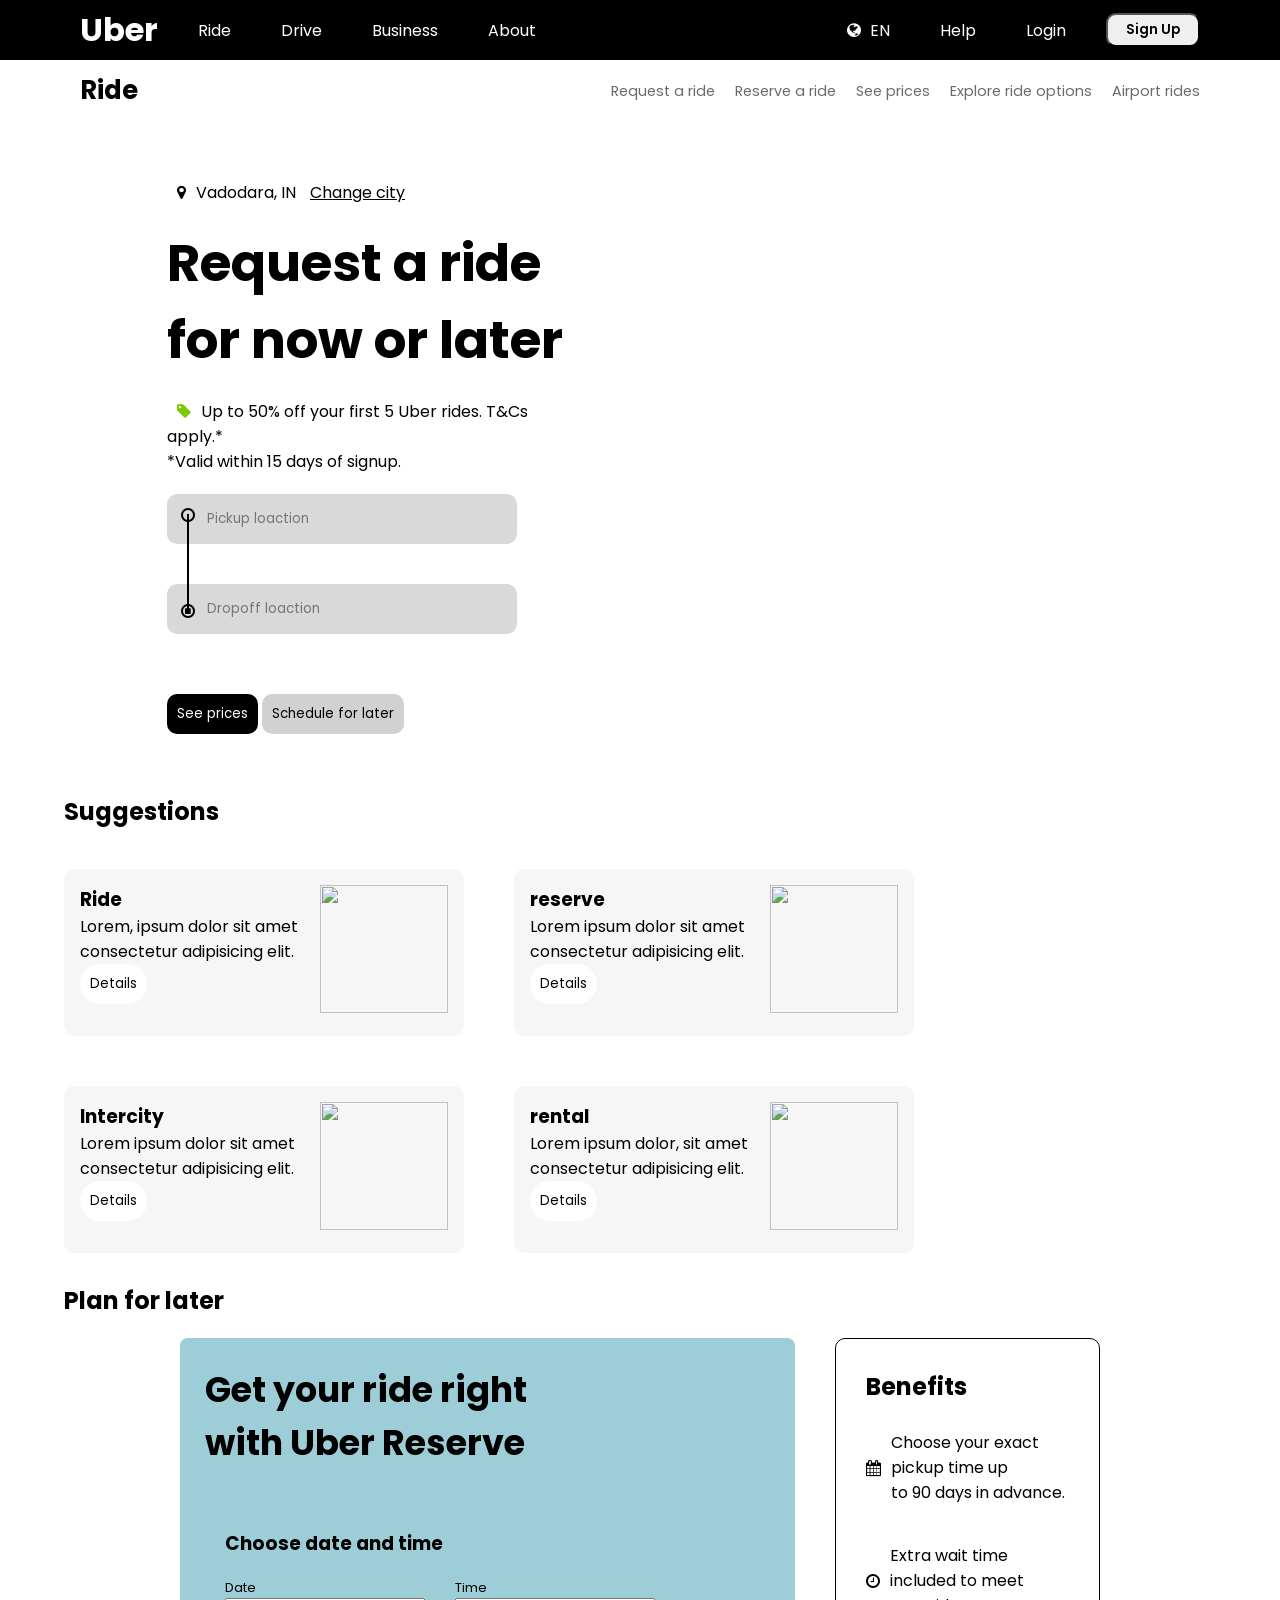
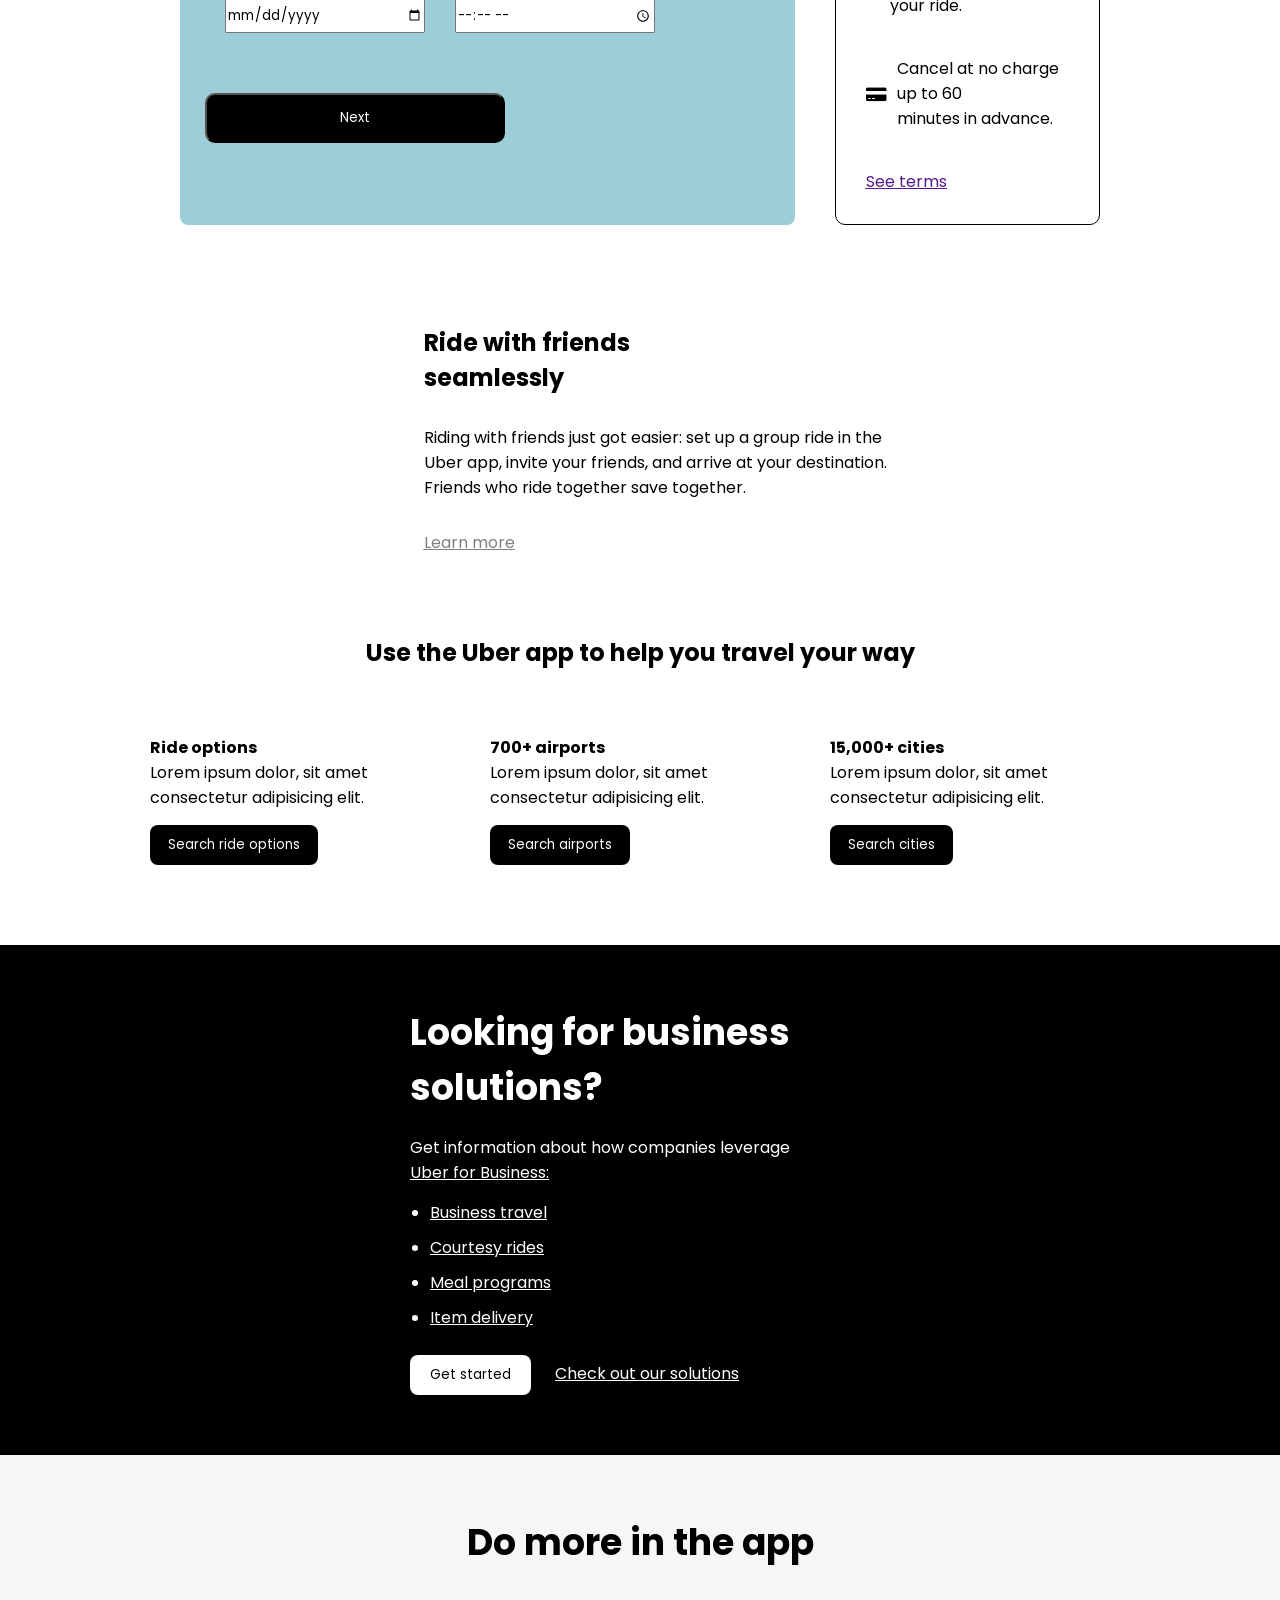
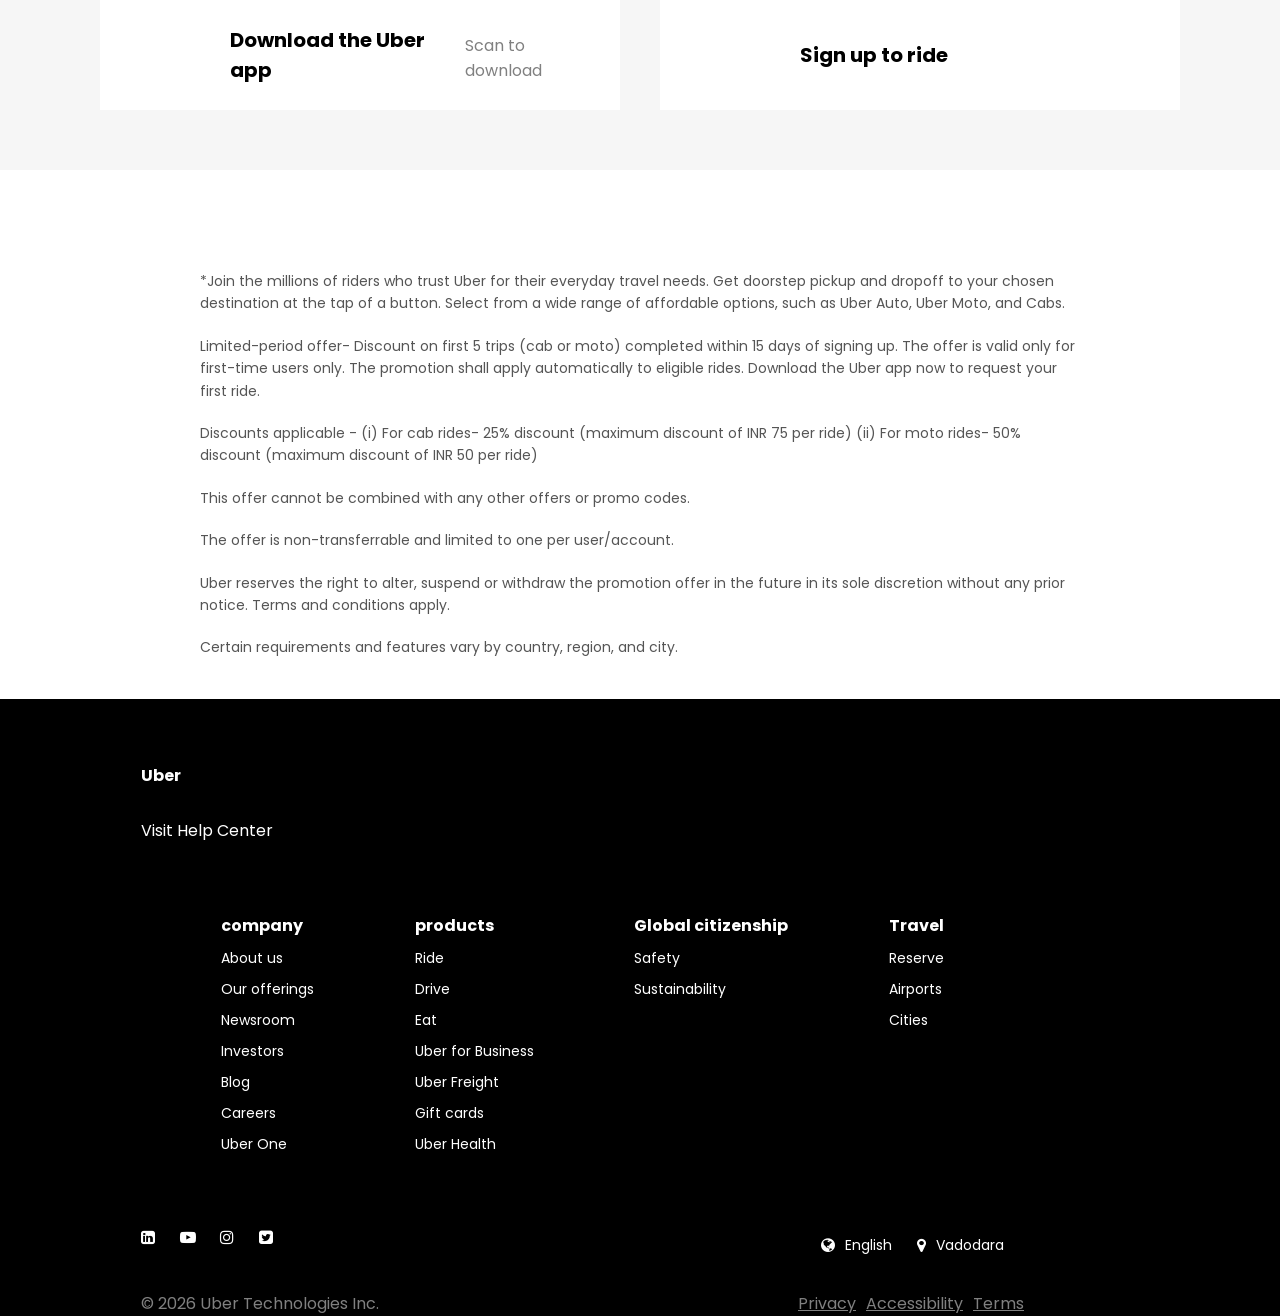
==== uber.html @ 14d57c07 "first commit" ====
<!DOCTYPE html>
<html lang="en">

<head>
    <meta charset="UTF-8">
    <meta name="viewport" content="width=device-width, initial-scale=1.0">
    <title>Document</title>
    <link rel="stylesheet" href="uber.css">
    <link rel="stylesheet" href="https://cdnjs.cloudflare.com/ajax/libs/font-awesome/4.7.0/css/font-awesome.min.css">
</head>

<body>
    <header>

        <h1 id="uberhead" style="color: white;">Uber</h1>
        <div id="header-left" class="marginbox-left">
            <h1>Uber</h1>
            <div><a href="">Ride</a></div>
            <div><a href="">Drive</a></div>
            <div><a href="">Business</a></div>
            <div><a href="">About</a></div>
        </div>
        <div id="right-header" class="marginbox-right">
            <div id="englishhead">
                <a href=""> 
                    <span style="margin-right: 5px;">
                    <i class="fa fa-globe"aria-hidden="true"></i>
                </span>EN</a>
            </div>
            <div><a href="">Help</a></div>
            <div><a href="">Login</a></div>
            <button id="signbutton">Sign Up</button>
        </div>
    </header>
    <nav>
        <h1 class="marginbox-left">Ride</h1>
        <ul class="marginbox-right">
            <li><a href="">Request a ride
                </a></li>
            <li><a href="">Reserve a ride
                </a></li>
            <li><a href="">See prices
                </a></li>
            <li><a href="">Explore ride options
                </a></li>
            <li><a href="">Airport rides</a></li>
        </ul>
    </nav>
    <section id="Hero-section">
        <div id="left-hero" class="hero-box marginbox-left">
            <p>
                <span><i class="fa fa-map-marker" aria-hidden="true"></i></span>Vadodara, IN
                <span><a href="">Change city</a></span>
            </p>
            <h1>Request a ride for now or later</h1>
            <p> <span class="tag-hero"><i class="fa fa-tag" aria-hidden="true"></i></span>Up to 50% off your first 5
                Uber
                rides. T&Cs apply.* <br> *Valid within 15 days of signup.</p>
            <div class="hero-location">
                <div class="hero-pickup">
                    <span class="in-pick"><i class="fa fa-circle-o" aria-hidden="true"></i></span>
                    <input type="text" placeholder="Pickup loaction">
                </div>
                <div class="hero-border"></div>
                <div class="hero-drop">
                    <span class="in-drop">
                        <i class="fa fa-stop-circle-o" aria-hidden="true"></i>
                    </span>
                    <input type="text" placeholder="Dropoff loaction">
                </div>
            </div>
            <div>
                <button class="btn primary-btn">See prices</button>
                <button class="btn second-btn">Schedule for later</button>
            </div>
        </div>
        <div id="right-hero" class="hero-box marginbox-right">
            <img src="https://cn-geo1.uber.com/image-proc/crop/resizecrop/udam/format=auto/width=552/height=552/srcb64=aHR0cHM6Ly90Yi1zdGF0aWMudWJlci5jb20vcHJvZC91ZGFtLWFzc2V0cy80MmEyOTE0Ny1lMDQzLTQyZjktODU0NC1lY2ZmZmUwNTMyZTkucG5n"
                alt="">
        </div>
        <div id="uber-down">
            <a href="">
                <div style="background-color: black;">
                    Uber
                </div>
                <h1>Download the Uber app</h1>
            </a>
        </div>
    </section>

    <section id=" suga">
        <div id="sug-main">
            <h1>Suggestions</h1>
            <div class="suga-big-box">
                <div class="suga-box">
                    <div>
                        <h3>Ride</h3>
                        <p>Lorem, ipsum dolor sit amet consectetur adipisicing elit.</p>
                        <button>Details</button>
                    </div>
                    <div><img src="https://mobile-content.uber.com/launch-experience/top_bar_rides_3d.png" alt="">
                    </div>

                </div>
                <div class="suga-box">
                    <div>
                        <h3>reserve</h3>
                        <p>Lorem ipsum dolor sit amet consectetur adipisicing elit.</p>
                        <button>Details</button>
                    </div>
                    <div><img src="https://mobile-content.uber.com/uber_reserve/reserve_clock.png" alt="">
                    </div>

                </div>
                <div class="suga-box">
                    <div>
                        <h3>Intercity</h3>
                        <p>Lorem ipsum dolor sit amet consectetur adipisicing elit.</p>
                        <button>Details</button>
                    </div>
                    <div><img src="https://mobile-content.uber.com/launch-experience/intercity.png" alt="">
                    </div>

                </div>
                <div class="suga-box">

                    <div>
                        <h3>rental</h3>
                        <p>Lorem ipsum dolor, sit amet consectetur adipisicing elit.</p>
                        <button>Details</button>
                    </div>
                    <div><img src="https://mobile-content.uber.com/launch-experience/Hourly2021.png" alt="">
                    </div>
                </div>
            </div>
        </div>
    </section>
    <section id="pay">
        <h1>Plan for later</h1>
        <div id="pay-main">
            <div id="pay-right">
                <h2>Get your ride right <br>with Uber Reserve</h2>
                <div id="pay-rmini">
                    <div>
                        <h3>Choose date and time</h3>
                    </div>
                    <div id="pay-time">
                        <div class="pay-time1">
                            <p>Date</p>
                            <input type="date">
                        </div>
                        <div class="pay-time1">
                            <p>Time</p>
                            <input type="time">
                        </div>
                    </div>
                </div>
                <button>Next</button>
            </div>
            <div id="pay-left">
                <h2>Benefits</h2>
                <div class="pay-box">
                    <i class="fa fa-calendar" aria-hidden="true"></i>
                    <p>Choose your exact pickup time up <br>to 90 days in advance.</p>
                </div>
                <div class="pay-box">
                    <i class="fa fa-clock-o" aria-hidden="true"></i>
                    <p>Extra wait time included to meet <br>your ride.</p>
                </div>
                <div class="pay-box">
                    <i class="fa fa-credit-card-alt" aria-hidden="true"></i>
                    <p>Cancel at no charge up to 60 <br>minutes in advance.</p>
                </div>
                <a href=""><u>See terms</u></a>
            </div>
        </div>
    </section>
    <section id="ride-m">
        <div id="ride-main">
            <div>
                <img src="https://cn-geo1.uber.com/image-proc/crop/resizecrop/udam/format=auto/width=576/height=324/srcb64=aHR0cHM6Ly90Yi1zdGF0aWMudWJlci5jb20vcHJvZC91ZGFtLWFzc2V0cy9mNzdhYTM4MC1hMzc4LTQ3YmYtOGI4OC1hYWJhMTU4N2VmZGQucG5n"
                    alt="">
            </div>
            <div id="ride-right">
                <h2>Ride with friends <br>seamlessly</h2>
                <p>Riding with friends just got easier: set up a group ride in the <br>Uber app, invite your friends,
                    and
                    arrive at your destination. <br>Friends who ride together save together.</p>
                <a href=""><u>Learn more</u></a>
            </div>
        </div>
    </section>
    <section>
        <div id="book-ride">
            <h2>Use the Uber app to help you travel your way</h2>
            <div id="travelbox-main">
                <div class="travelbox"><img
                        src="https://cn-geo1.uber.com/image-proc/crop/resizecrop/udam/format=auto/width=552/height=552/srcb64=aHR0cHM6Ly90Yi1zdGF0aWMudWJlci5jb20vcHJvZC91ZGFtLWFzc2V0cy81NGY2MDE2MS1jZjZiLTQ0MDEtYTMwOS04YmIxOTZjMDAxNGMuanBn"
                        alt="">
                    <h4>Ride options</h4>
                    <p>Lorem ipsum dolor, sit amet consectetur adipisicing elit.</p><button>Search ride options</button>
                </div>
                <div class="travelbox"><img
                        src="https://cn-geo1.uber.com/image-proc/crop/resizecrop/udam/format=auto/width=552/height=552/srcb64=aHR0cHM6Ly90Yi1zdGF0aWMudWJlci5jb20vcHJvZC91ZGFtLWFzc2V0cy9mOWJhMjdjNC02NjVjLTRjY2EtODE2MS05ZTNmODdmNDk5OTQucG5n"
                        alt="">
                    <h4>700+ airports</h4>
                    <p>Lorem ipsum dolor, sit amet consectetur adipisicing elit.</p><button>Search airports</button>
                </div>
                <div class="travelbox"><img
                        src="https://cn-geo1.uber.com/image-proc/crop/resizecrop/udam/format=auto/width=552/height=552/srcb64=aHR0cHM6Ly90Yi1zdGF0aWMudWJlci5jb20vcHJvZC91ZGFtLWFzc2V0cy9iOGMzOWRlMC02ZTEzLTQ4NWItYmE0NS02NjUxMTE3MGM2MmEuanBn"
                        alt="">
                    <h4>15,000+ cities</h4>
                    <p>Lorem ipsum dolor, sit amet consectetur adipisicing elit.</p><button>Search cities</button>
                </div>
            </div>
        </div>
    </section>
    <section id="space"></section>
    <section id="business"> 
        <div id="business-main">
            <div id="business-left">
                <h2>Looking for business solutions?</h2>
                <p>Get information about how companies leverage <a href="">Uber for Business:</a></p>
                <div id="bus-left">
                    <ul>
                        <li><a href="">Business travel</a></li>
                        <li><a href="">Courtesy rides</a></li>
                        <li><a href="">Meal programs</a></li>
                        <li><a href="">Item delivery</a></li>
                    </ul>
                </div>
                <div id="bus-down">
                    <button>Get started</button>
                    <a href=""><u>Check out our solutions</u></a>
                </div>
            </div>
            <div id="business-right">
                <img src="https://cn-geo1.uber.com/image-proc/crop/resizecrop/udam/format=auto/width=576/height=324/srcb64=aHR0cHM6Ly90Yi1zdGF0aWMudWJlci5jb20vcHJvZC91ZGFtLWFzc2V0cy9kNjQ4ZjViNi1iYjVmLTQ1MGUtODczMy05MGFlZmVjYmQwOWUuanBn"
                    alt="">
            </div>
        </div>
    </section>
    <section id="down-app">
        <h2>Do more in the app</h2>
        <div id="down-icon">
            <div class="downbox" id="downbox1">
                <img src="https://cn-geo1.uber.com/image-proc/crop/resizecrop/udam/format=auto/width=1152/height=1152/srcb64=aHR0cHM6Ly90Yi1zdGF0aWMudWJlci5jb20vcHJvZC91ZGFtLWFzc2V0cy9hNTk5ODZhZC0wZDlmLTQzOTYtODUzOS0zODliY2U5N2Y1NzkucG5n"
                    alt="">
                <h3>Download the Uber app</h3>
                <p>Scan to download</p>
            </div>
            <div class="downbox">
                <img src="https://tb-static.uber.com/prod/udam-assets/e24f1914-1e23-4896-ad77-22e88c37c2f9.svg" alt="">
                <h3>Sign up to ride</h3>

            </div>
        </div>
    </section>
    <div id="lastparegraph">
        <p style="margin-bottom:20px;">
            *Join the millions of riders who trust Uber for their everyday travel needs. Get doorstep pickup and dropoff
            to your chosen destination at the tap of a button. Select from a wide range of affordable options, such as
            Uber Auto, Uber Moto, and Cabs.
        </p>

        <p style="margin-bottom:20px;">
            Limited-period offer- Discount on first 5 trips (cab or moto) completed within 15 days of signing up. The
            offer is valid only for first-time users only. The promotion shall apply automatically to eligible rides.
            Download the Uber app now to request your first ride.
        </p>

        <p style="margin-bottom:20px;">
            Discounts applicable - (i) For cab rides- 25% discount (maximum discount of INR 75 per ride) (ii) For moto
            rides- 50% discount (maximum discount of INR 50 per ride)
        </p>

        <p style="margin-bottom:20px;">
            This offer cannot be combined with any other offers or promo codes.
        </p>

        <p style="margin-bottom:20px;">
            The offer is non-transferrable and limited to one per user/account.
        </p>

        <p style="margin-bottom:20px;">
            Uber reserves the right to alter, suspend or withdraw the promotion offer in the future in its sole
            discretion without any prior notice. Terms and conditions apply.
        </p>

        <p style="margin-bottom:0;">
            Certain requirements and features vary by country, region, and city.
        </p>
    </div>
    <footer id="footer-uber">
        <div id="footer-main">
            <div id="footer-1">
                <h4>Uber</h4>
                <p>Visit Help Center</p>
            </div>
            <div id="footer-2">
                <div>
                    <ul>
                        <li><b>company</b></li>
                        <li>About us</li>
                        <li>Our offerings</li>
                        <li>Newsroom</li>
                        <li>Investors</li>
                        <li>Blog</li>
                        <li>Careers</li>
                        <li>Uber One</li>
                    </ul>
                </div>
                <div>
                    <ul>
                        <li><b>products</b></li>
                        <li>Ride</li>
                        <li>Drive</li>
                        <li>Eat</li>
                        <li>Uber for Business</li>
                        <li>Uber Freight</li>
                        <li>Gift cards</li>
                        <li>Uber Health</li>
                    </ul>
                </div>
                <div>
                    <ul>
                        <li><b>Global citizenship</b></li>
                        <li>Safety</li>
                        <li>Sustainability</li>
                    </ul>
                </div>
                <div>
                    <ul>
                        <li><b>Travel</b></li>
                        <li>Reserve</li>
                        <li>Airports</li>
                        <li>Cities</li>
                    </ul>
                </div>
            </div>
            <div id="footer-3">
                <div id="foot-icon">
                    <ul>
                        <li>
                            <a href="" target="">
                                <i class="fa fa-linkedin-square" aria-hidden="true"></i>
                            </a>
                        </li>
                        <li>
                            <a href="" target="">
                                <i class="fa fa-youtube-play" aria-hidden="true"></i>
                            </a>
                        </li>
                        <li>
                            <a href="" target="">
                                <i class="fa fa-instagram" aria-hidden="true"></i>
                            </a>
                        </li>
                        <li>
                            <a href="" target="">
                                <i class="fa fa-twitter-square" aria-hidden="true"></i>
                            </a>
                        </li>
                    </ul>
                </div>
                <div id="footer-bar">
                    <ul>
                        <li class="footer-item">
                            <i class="fa fa-globe" aria-hidden="true"></i>
                            <a href="" class="location">English</a>
                        </li>
                        <li class="footer-item">
                            <i class="fa fa-map-marker" aria-hidden="true"></i>
                            <a href="" class="location">Vadodara</a>
                        </li>
                    </ul>
                </div>
            </div>
            <div id="install-icon">
                <a href=""><img
                        src="https://tb-static.uber.com/prod/udam-assets/07335cd8-47d5-51a0-a07b-125195eb4cea.svg"
                        alt=""></a>
                <a href=""><img
                        src="https://tb-static.uber.com/prod/udam-assets/e723f2d5-90c4-5d3b-ad4d-c36fa5597879.svg"
                        alt=""></a>
            </div>
            <div id="foot-end">
                <div>
                    <p style="color: grey;">© 2026 Uber Technologies Inc.</p>
                </div>
                <div>
                    <ul>
                        <li><a href="" style="color: grey;">Privacy</a></li>
                        <li><a href="" style="color: grey;">Accessibility</a></li>
                        <li><a href="" style="color: grey;">Terms</a></li>
                    </ul>
                </div>
            </div>
        </div>
    </footer>
</body>
</html>
---- uber.css ----
@import url('https://fonts.googleapis.com/css2?family=BBH+Bartle&family=Badeen+Display&family=League+Spartan:wght@100..900&family=Poppins:ital,wght@0,100;0,200;0,300;0,400;0,500;0,600;0,700;0,800;0,900;1,100;1,200;1,300;1,400;1,500;1,600;1,700;1,800;1,900&family=Roboto:ital,wght@0,100..900;1,100..900&display=swap');
*{
  margin: 0px ;
  padding: 0px;
  box-sizing: border-box;
  font-family: "Poppins", sans-serif;
}
header{
    background-color: #000000;
    width: 100vW;
    height: 60px;
    display: flex;
    justify-content: space-between;
    align-items: center;
    position: sticky;
    top: 0px;
    z-index: 1;
}
header>div{
  display: flex;
  align-items: center;
  justify-content: center;
  gap: 30px;
}
#right-header>button{
  padding: 5px 18px;
  border-radius: 10px;
  font-weight: 600;
}
#right-header>button:hover{
  background-color: #D5D5D5;
  transition: .3s;
}
header>div h1{
 color: #FFFFFF;
}
header>div>div>a{
  text-decoration:none;
  color: #FFFFFF;
   padding: 10px;
  border-radius: 20px;
}
header>div>div>a:hover{
  background-color: #333;
  transition: .3s ease;
}
.marginbox-left{
  margin-left: 80px ;
}
.marginbox-right{
  margin-right: 80px;
}
nav{
  display: flex;
  justify-content: space-between;
 align-items: center;
 width: 100vw;
 height: 60px;
}
nav>h1{
  font-size: 1.6rem;
}
nav>h1:hover{
  background-color: #D1D1D1;
  border-radius: 50%;
  padding: 8px 0px;
  transition: .3s ease;
}
nav>ul{
  display: flex;
  align-items: center;
  justify-content: center;
  gap:20px
}
nav>ul>li{
  list-style: none;
}
nav>ul>li>a{
  text-decoration: none;
  color: #6B6B6B;
  font-size: .9rem;
}
nav>ul>li>a:hover{
color: #000000;
transition: .3s ease;
}
#Hero-section{
  display: flex;
  justify-content:space-around;
  align-items: center;
  gap: 80px;
  width: 100%;
  padding: 60px;
}
.hero-box{
  width:35% ;
}
#left-hero{
  display: flex;
  flex-direction: column;
  gap: 20px;
}
#left-hero>p>span{
  margin: 0px 10px;
}
#left-hero>p>span>a{
  color: #000000;
}
#left-hero>p>span>a:hover{
  background-color: #EAE8E8;
  border-radius: 20px;
}
#left-hero>h1{
  font-size: 3.23rem;
  font-weight: 700;
}
.tag-hero{
  color: rgb(123, 201, 7);
}
#left-hero>div>div>input{
  width: 350px;
  padding: 15px 40px;
  margin-bottom: 40px;
  border-radius: 10px;
  border-style: none;
  background-color: #D9D9D9;
}

.hero-location{
  position: relative;
  top: 0px;
}
.hero-border{
  height: 100px;
  width: 0px;
  border: 1px solid black;
  position: absolute;
  top: 20px;
  left: 20px;
  z-index: 1;
}
.hero-pickup{
  position: relative;
  top: 0px;
}
 .hero-drop{
  position: relative;
  top: 0px;
  width: auto;
 }
.in-pick{
  position: absolute;
  top: 9px;
  left: 14px;
}

.in-drop{
  position: absolute;
  top: 15px;
  left: 14px;
} 

.btn{
    padding: 10px;
    border-radius: 10px;
    border-style: none;
}

.primary-btn{
    background-color: #000000;
    color: white;
}

.second-btn{
    background-color: #D1D1D1;
    color: #000000;
}

.second-btn:hover{
    background-color: #c9c9c9c9;
}

#sug-main{
    width: 90%;
    margin: auto;
    display: flex;
    flex-direction: column;
    gap: 40px;
}
.suga-big-box{
    display: flex;
    flex-wrap:wrap;
    gap: 50px;
}

.suga-box{
    width: 400px;
    height: auto;
    padding: 16px;
    display: flex;
    border-radius: 10px;
    background-color: #f6f6f6;
}
.suga-box>div>img{
    width: 128px;
    height: 128px;
}
.suga-box>div>button{
    padding: 10px;
    border-radius: 20px;
    border-style: none;
    background-color: white;
}
.suga-box>div>button:hover{
    background-color: rgb(189, 189, 189);
}

#pay{
  padding-top: 30px;
}
#pay-main {
  width: 75%;
  margin: auto;
  padding: 20px;
  gap: 40px;
  display: flex;
  flex-direction: row;
  border-radius: 10px;
}

#pay>h1{
  width: 90%;
  margin: auto;
  display: flex;
  flex-direction: column;
  gap: 40px;
}
#pay-right{
  width: 70%;
  background-color: #9DCDD6;
  background-image: url("https://tb-static.uber.com/prod/udam-assets/5152cc71-a5b0-4fbd-aeb8-bee896efcd48.png");
  background-repeat: no-repeat;
  background-size: 293px;
  background-position: right;
  border-radius: 8px;
  padding: 25px;
  display: flex;
  flex-direction: column;
  gap: 40px;
}
#pay-rmini{
  padding: 20px;
  display: flex;
  flex-direction: column;
  gap: 20px;
}
#pay-rmini>p{
  font-size: 16px; 
  font-weight: 500;  
  color: #1f2937;
}
#pay-right>button{
  width: 300px;
  height: 50px;
  background-color: #000000;
  color: white;
  border-radius: 10px;
  text-align: center;
}
#pay-right>h2{
  font-size: 35px;
}
#pay-time{
  display: flex;
  flex-wrap: wrap;
  gap: 30px;
}
.pay-time1>p{
  font-size: 13px;
}
.pay-time1>input{
  width: 200px;
  height: 35px;
}
#pay-left {
  width: 30%;
  background-color: white;
  padding: 30px;
  border-radius: 10px;
  border: 1px solid black;
  display: flex;
  flex-direction: column;
  gap: 26px;
}

.pay-box {
  display: flex;
  align-items: center;
  gap: 10px;
  margin-bottom: 12px;
}

#ride-main{
  width: 80%;
  padding: 80px;
  display: flex;
  flex-direction: row;
  align-items: center;
  justify-content: center;
  gap: 30px;
}
#ride-m{
    display: flex;
    justify-content: center;
}

#ride-right{
  display: flex;
  flex-direction: column;
  gap: 30px;
}

#ride-right>a{
  color: grey;
}

#uber-down{
  display: none;
}

#book-ride{
   text-align: center;
}

#travelbox-main{
  display: flex;
  justify-content: center;
  gap: 40px;
  margin-top: 40px;
}

.travelbox{
  text-align: left;
  width: 300px;
}

.travelbox img{
  width: 100%;
  border-radius: 8px;
}

.travelbox button{
  margin-top: 15px;
  padding: 10px 18px;
  background: black;
  color: white;
  border: none;
  border-radius: 8px;
  cursor: pointer;
}

#business{
  background: black;
  color: white;
  padding: 60px 0;
}

#business-main{
  display: flex;
  justify-content: center;
  align-items: center;
  gap: 60px;
}

#business-left{
  max-width: 400px;
}

#business-left h2{
  font-size: 36px;
  margin-bottom: 20px;
}

#business-left p{
  margin-bottom: 15px;
}

#business-left a{
  color: white;
}

#business-left ul{
  margin-bottom: 25px;
  padding-left: 20px;
}

#business-left li{
  margin-bottom: 10px;
}

#business-left button{
  padding: 10px 20px;
  background: white;
  color: black;
  border: none;
  border-radius: 8px;
  cursor: pointer;
  margin-right: 20px;
}

#business-right img{
  width: 450px;
  border-radius: 10px;
}

#space{
  display: flex;
  padding: 40px 0;
}

#down-app{
  background: #f6f6f6;
  padding: 60px 80px;
  display: flex;
  flex-direction: column;
  align-items: center;
}

#down-app h2{
  font-size: 36px;
  margin-bottom: 30px;
  text-align: start;
}

#down-app > div{
  display: flex;
  gap: 40px;
  display: flex;
  justify-content: center;
  gap: 40px;
}

.downbox{
  background: white;
  display: flex;
  align-items: center;
  gap: 20px;
  padding: 25px 30px;
  width: 520px;
  cursor: pointer;
}

.downbox img{
    width: 90px;
}

.downbox h3{
  margin: 0;
  font-size: 20px;
}

.downbox p{
  margin: 5px 0 0;
  color: gray;
}

#lastparegraph{
  margin-top:60px;
  padding:40px 200px;
  font-size:14px;
  line-height:1.6;
  color:#555;
  background:#fff;
}

#footer-uber{
  background-color: #000000;
}

#footer-main{
  padding-left: 11%;
  padding-top: 5%;
  padding-right: 20%;
}
#footer-1{
  color: white;
  display: flex;
  flex-direction: column;
  gap: 30px;
}

#footer-2{
  color: white;
  display: flex;
  flex-direction: row;
  justify-content: space-between;
  padding: 60px 80px;
}

#footer-2>div>ul{
  list-style: none;
}

#footer-2>div>ul>li{
  margin: 10px 0;
  font-size: 14px;
  cursor: pointer;
}

#footer-2>div>ul>li>b{
  font-size: 16px;
  margin-bottom: 16px;
}

#footer-3{
  color: white;
  display: flex;
  flex-direction: row;
  justify-content: space-between;
}

#footer-3>div>ul>li>a>i{
  color: white;
}

#footer-3>div>ul{
  list-style: none;
}

#foot-icon{
  width: 15%;
}

#foot-icon>ul{
  display: flex;
  flex-direction: row;
  justify-content: space-between;
}

#footer-bar{
  padding: 10px 20px;
}

#footer-bar>ul{
  display: flex;
  gap: 30px;
  list-style: none;
}

.footer-item{
  display: flex;
  flex-direction: row;
  gap: 10px;
  align-items: center;
}

.footer-item>a {
  color: white;
  text-decoration: none;
  font-size: 14px;
}

#footer-bar>ul{
  display: flex;
  justify-content: flex-end;
  gap: 25px;
  list-style: none;
}

#install-icon>a>img{
  width: 13%;
}

#foot-end{
  display: flex;
  flex-direction: row;
  justify-content: space-between;
}

#foot-end>div>ul{
  list-style: none;
  display: flex;
  flex-direction: row;
  gap: 10px;
}

#uberhead{
  display: none;
}

@media screen and (max-width: 600px){
  #header-left,#englishhead{
    display: none;
  }
  #uberhead{
    display: flex;
  }
  header{
    z-index: 1;
  }
  #right-header{
    display: flex;
    justify-content: flex-end;
  }

  .marginbox-left,.marginbox-right{
    margin: 0 20px;
  }

  #Hero-section{
    flex-direction: column;
    gap: 40px;
    padding: 40px 20px;
  }

  .hero-box{
    width: 100%;
  }

  #right-hero{
    display: none;
  }

  .second-btn{
    display: none;
  }

  #left-hero>h1{
    font-size: 2.2rem;
  }

  #left-hero>div>div>input{
    width: 100%;
  }

  .suga-big-box{
    justify-content: center;
  }

  .suga-box{
    width: 100%;
  }

  #pay-main{
    flex-direction: column;
    width: 95%;
  }

  #pay-right,#pay-left{
    width: 100%;
  }

  #ride-main{
    flex-direction: column;
    padding: 40px 20px;
  }

  #travelbox-main{
    flex-direction: column;
    align-items: center;
  }

  #business-main{
    flex-direction: column;
    text-align: center;
  }

  #business-right img{
    display: none;
  }

  #bus-left>ul{
    list-style-type: none;
  }

  #bus-down{
    display: flex;
    flex-direction: column;
    gap: 20px;
  }

  #down-icon{
    display: flex;
    flex-direction: column;
  }

  #lastparegraph{
    display: none;
  }

  #footer-1{
    display: flex;
    flex-direction: column;
    gap: 30px;
  }
  #footer-2{
    display: flex;
    flex-direction: column;
    padding: 0px;
    gap: 30px;
  }
  #footer-2>div>ul{
    display: flex;
    flex-direction: column;
  }

  #foot-icon{
    width: 100%;
    display: flex;
    justify-content: space-between;
  }
}
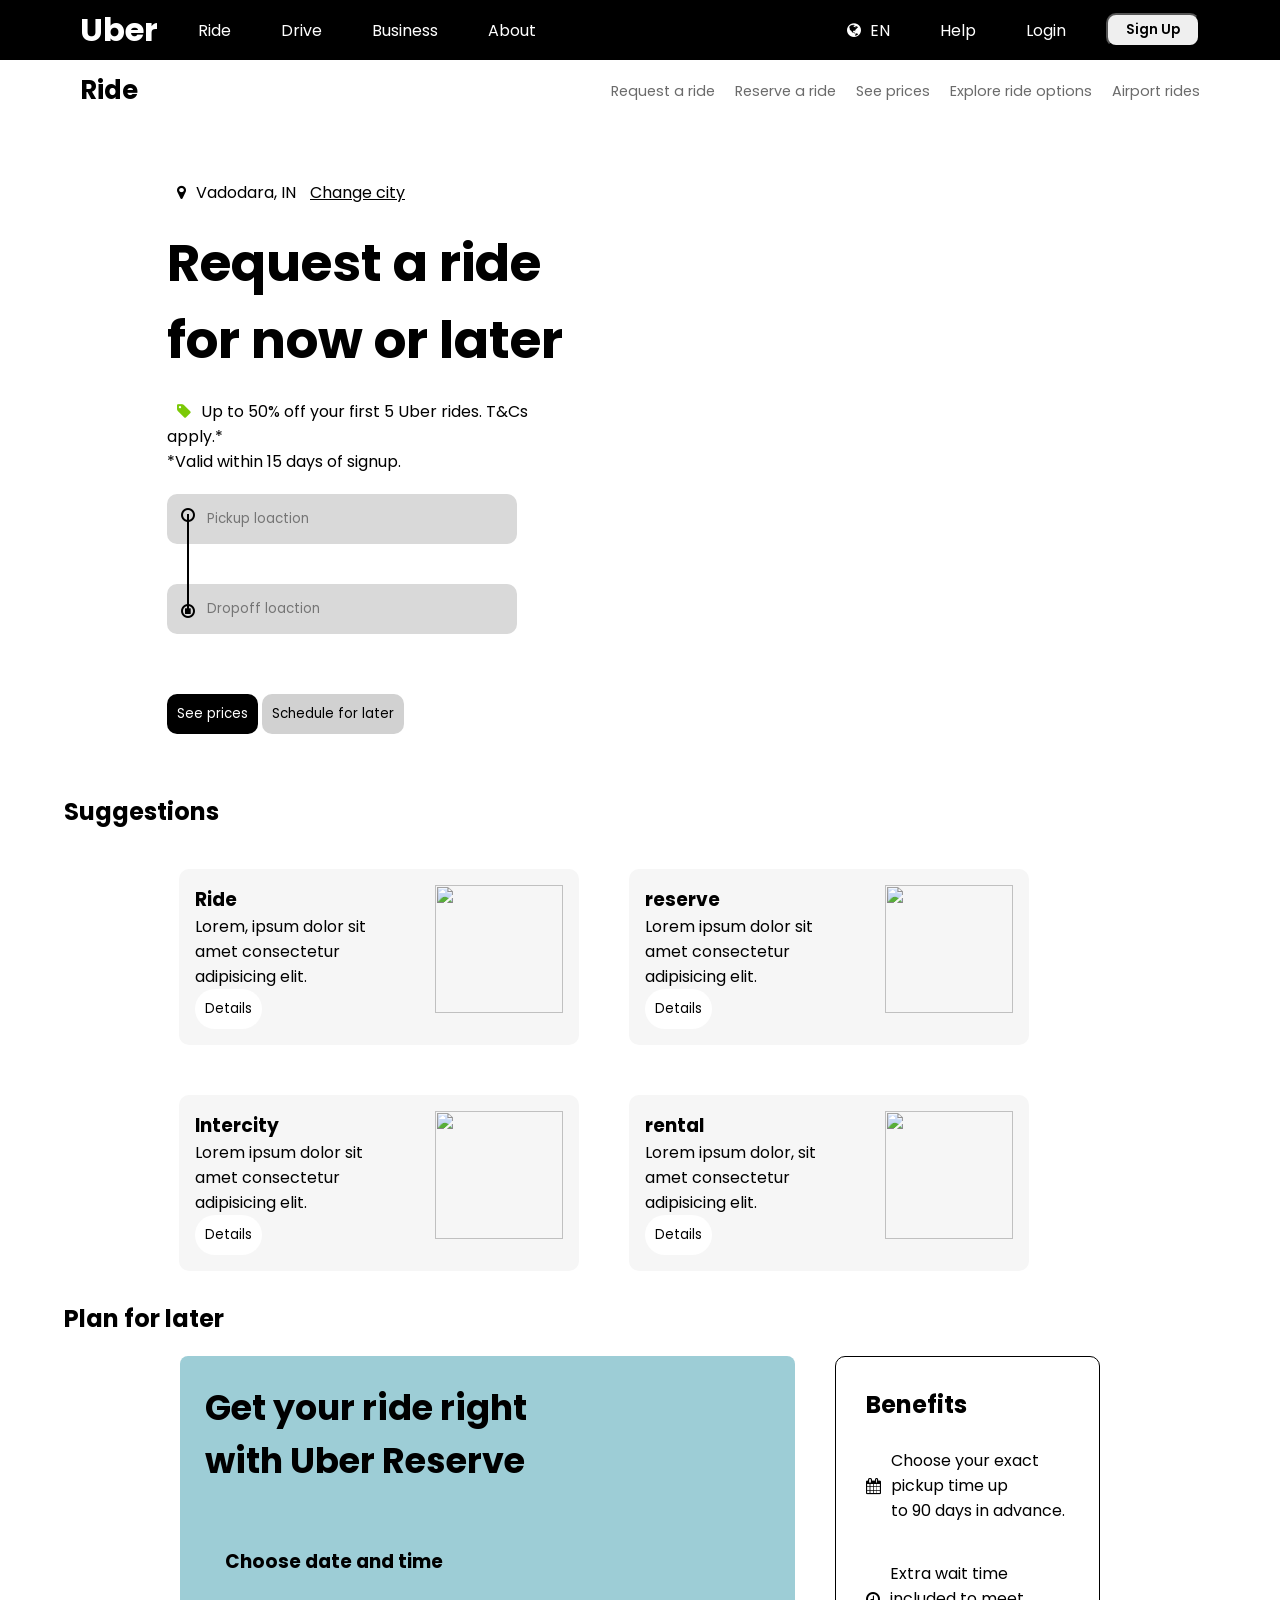
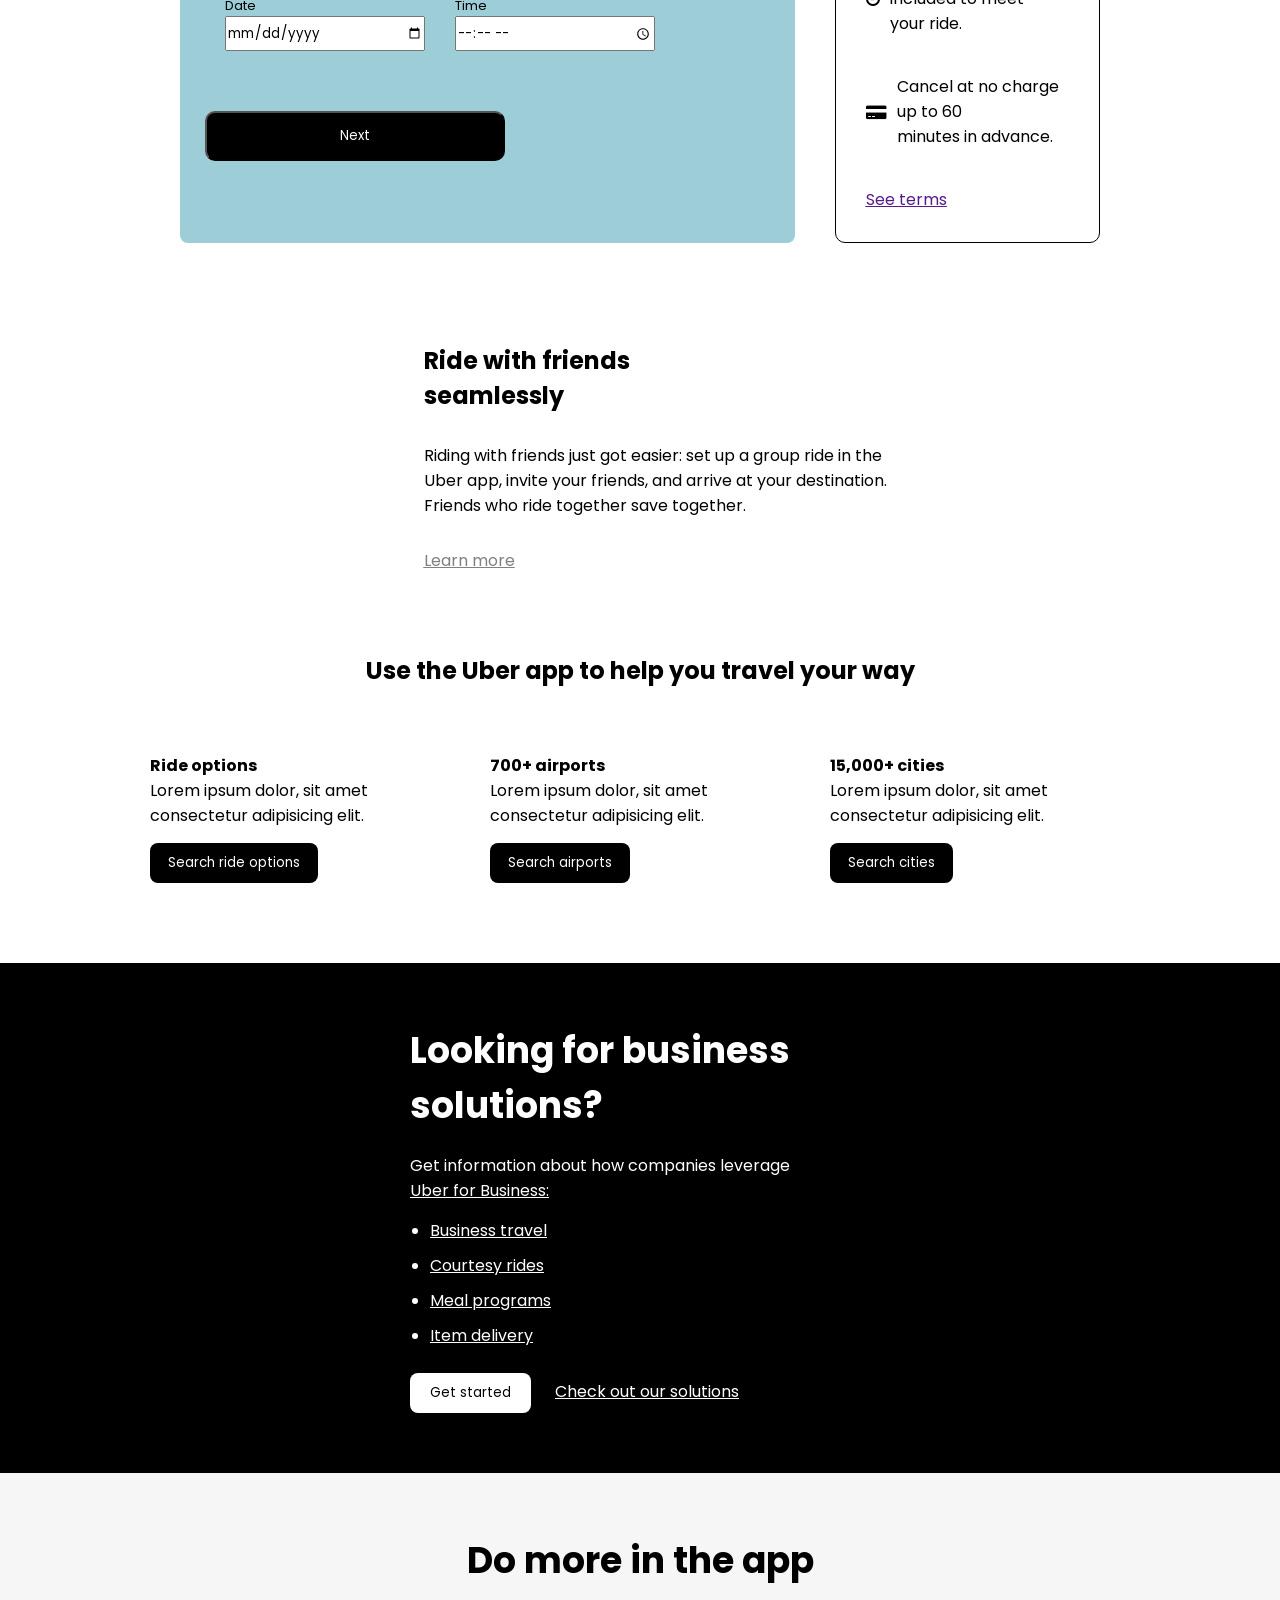
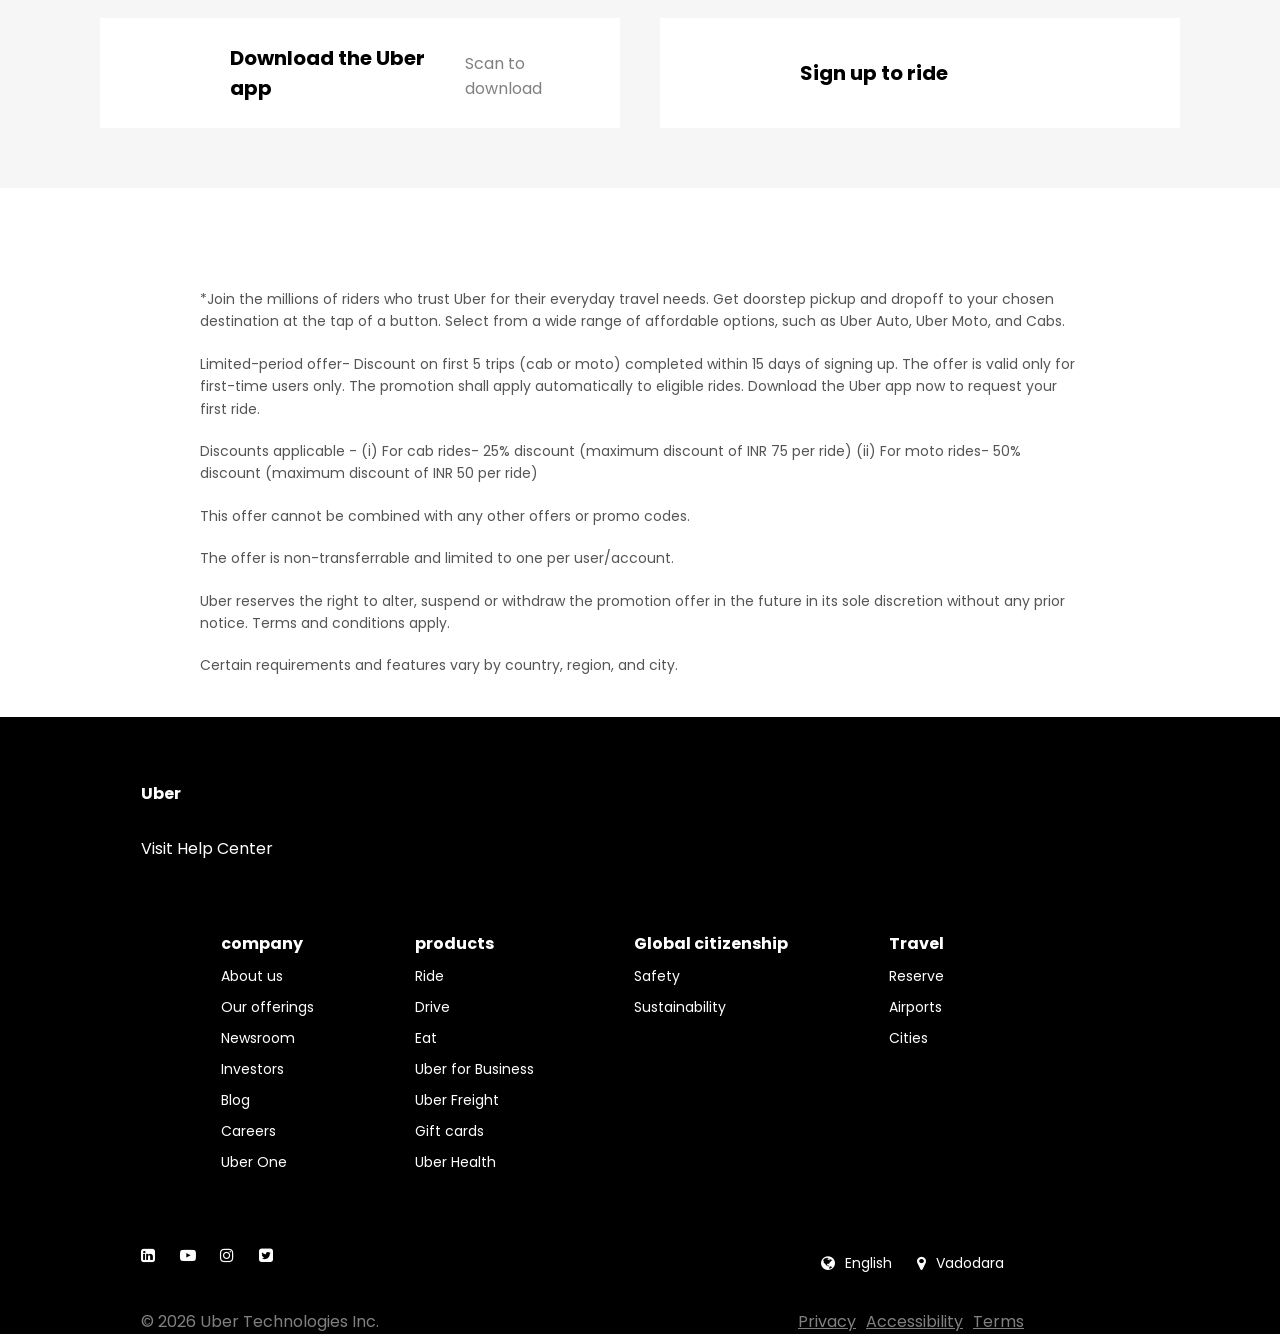
==== commit 26f4fcce: "fix sugge." ====
--- a/uber.html
+++ b/uber.html
@@ -398,5 +398,6 @@
             </div>
         </div>
     </footer>
+    <script src="index.js"></script>
 </body>
 </html>
--- a/uber.css
+++ b/uber.css
@@ -191,6 +191,7 @@
     display: flex;
     flex-wrap:wrap;
     gap: 50px;
+    padding-left: 10%;
 }
 
 .suga-box{
@@ -198,6 +199,7 @@
     height: auto;
     padding: 16px;
     display: flex;
+    gap: 30px;
     border-radius: 10px;
     background-color: #f6f6f6;
 }
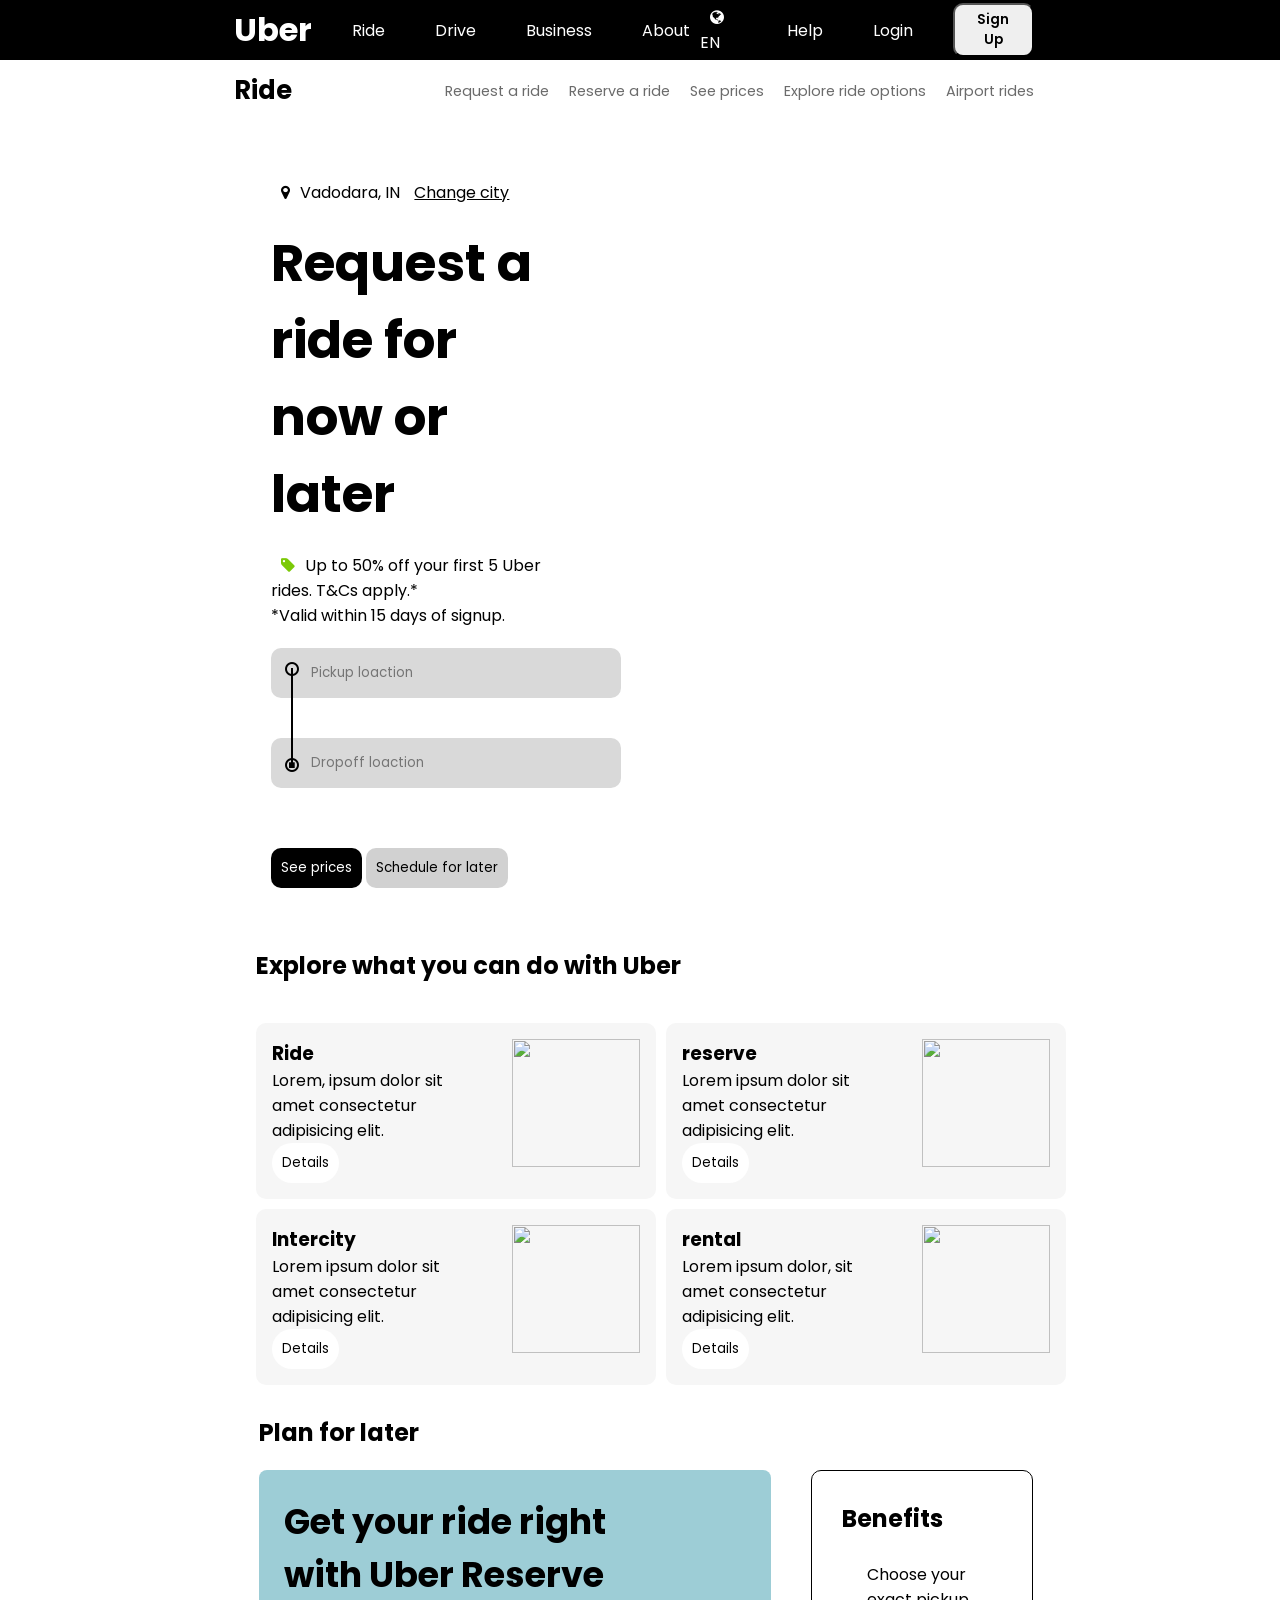
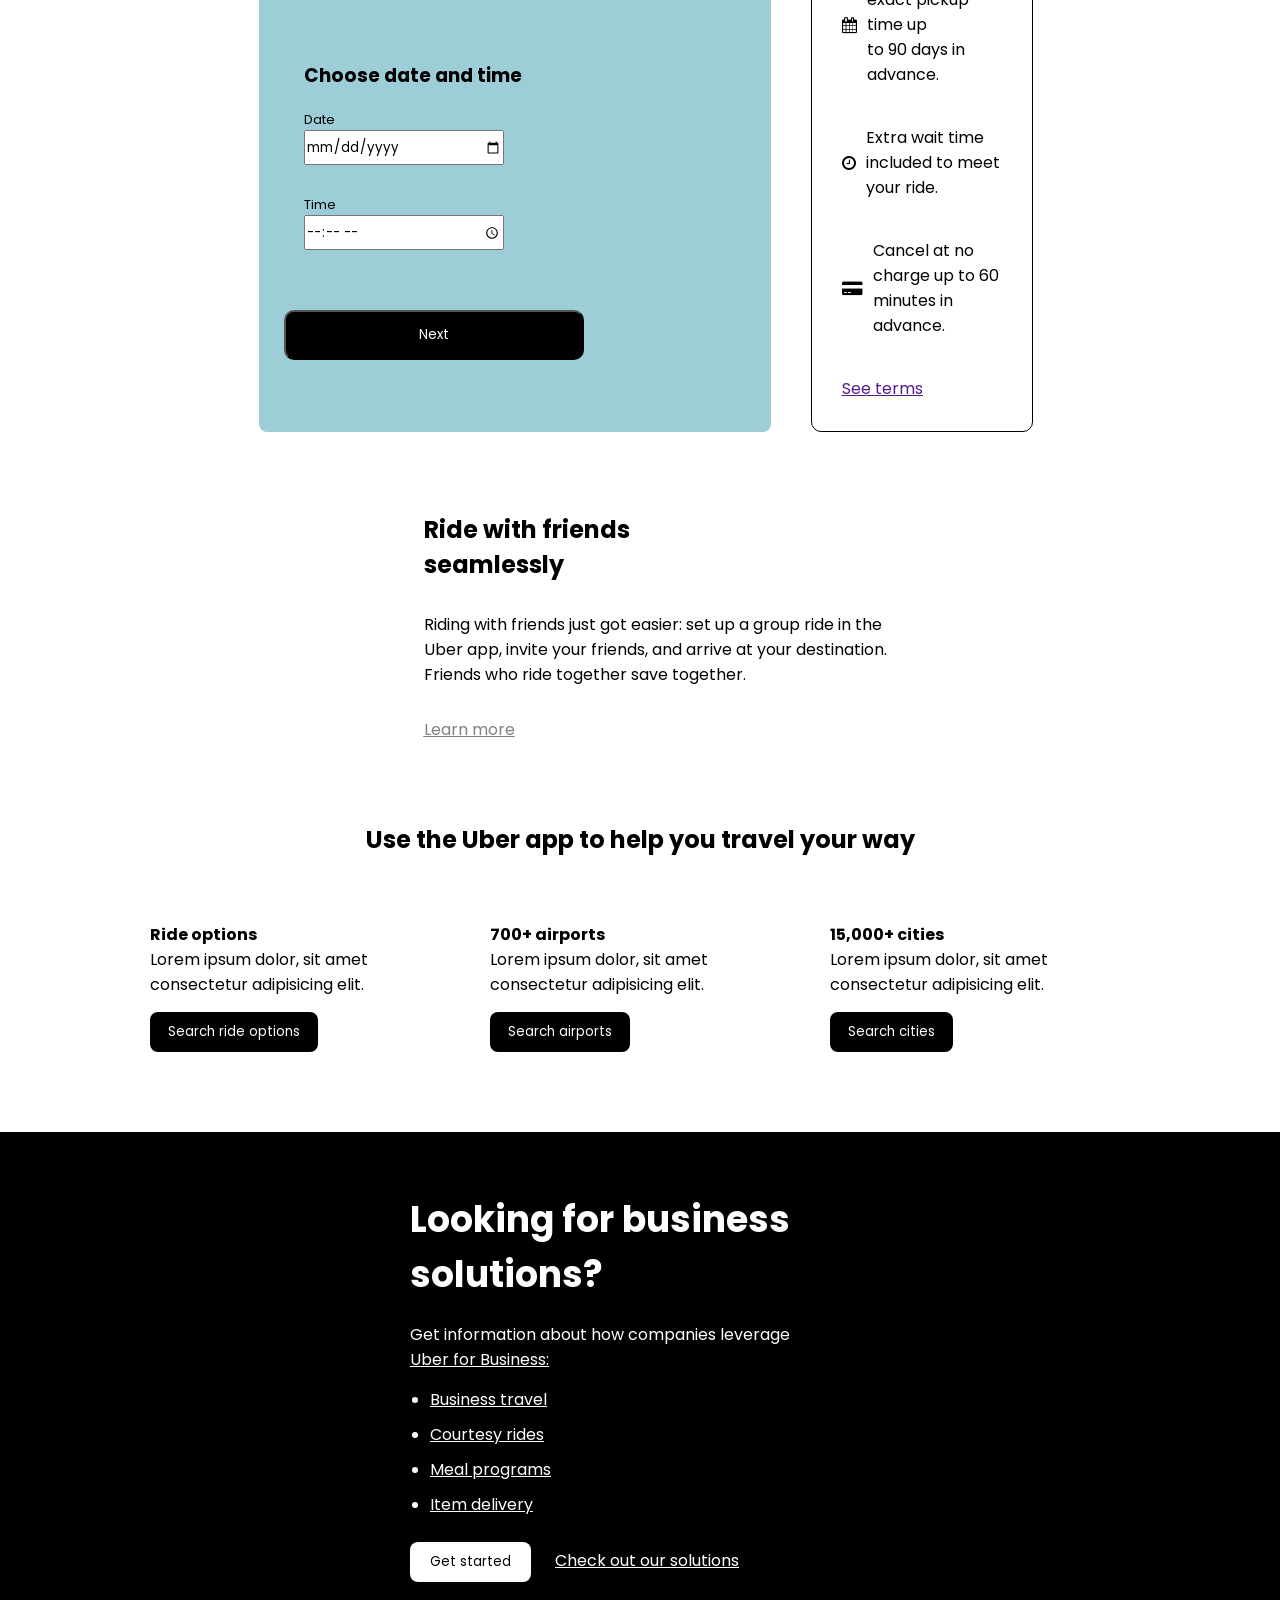
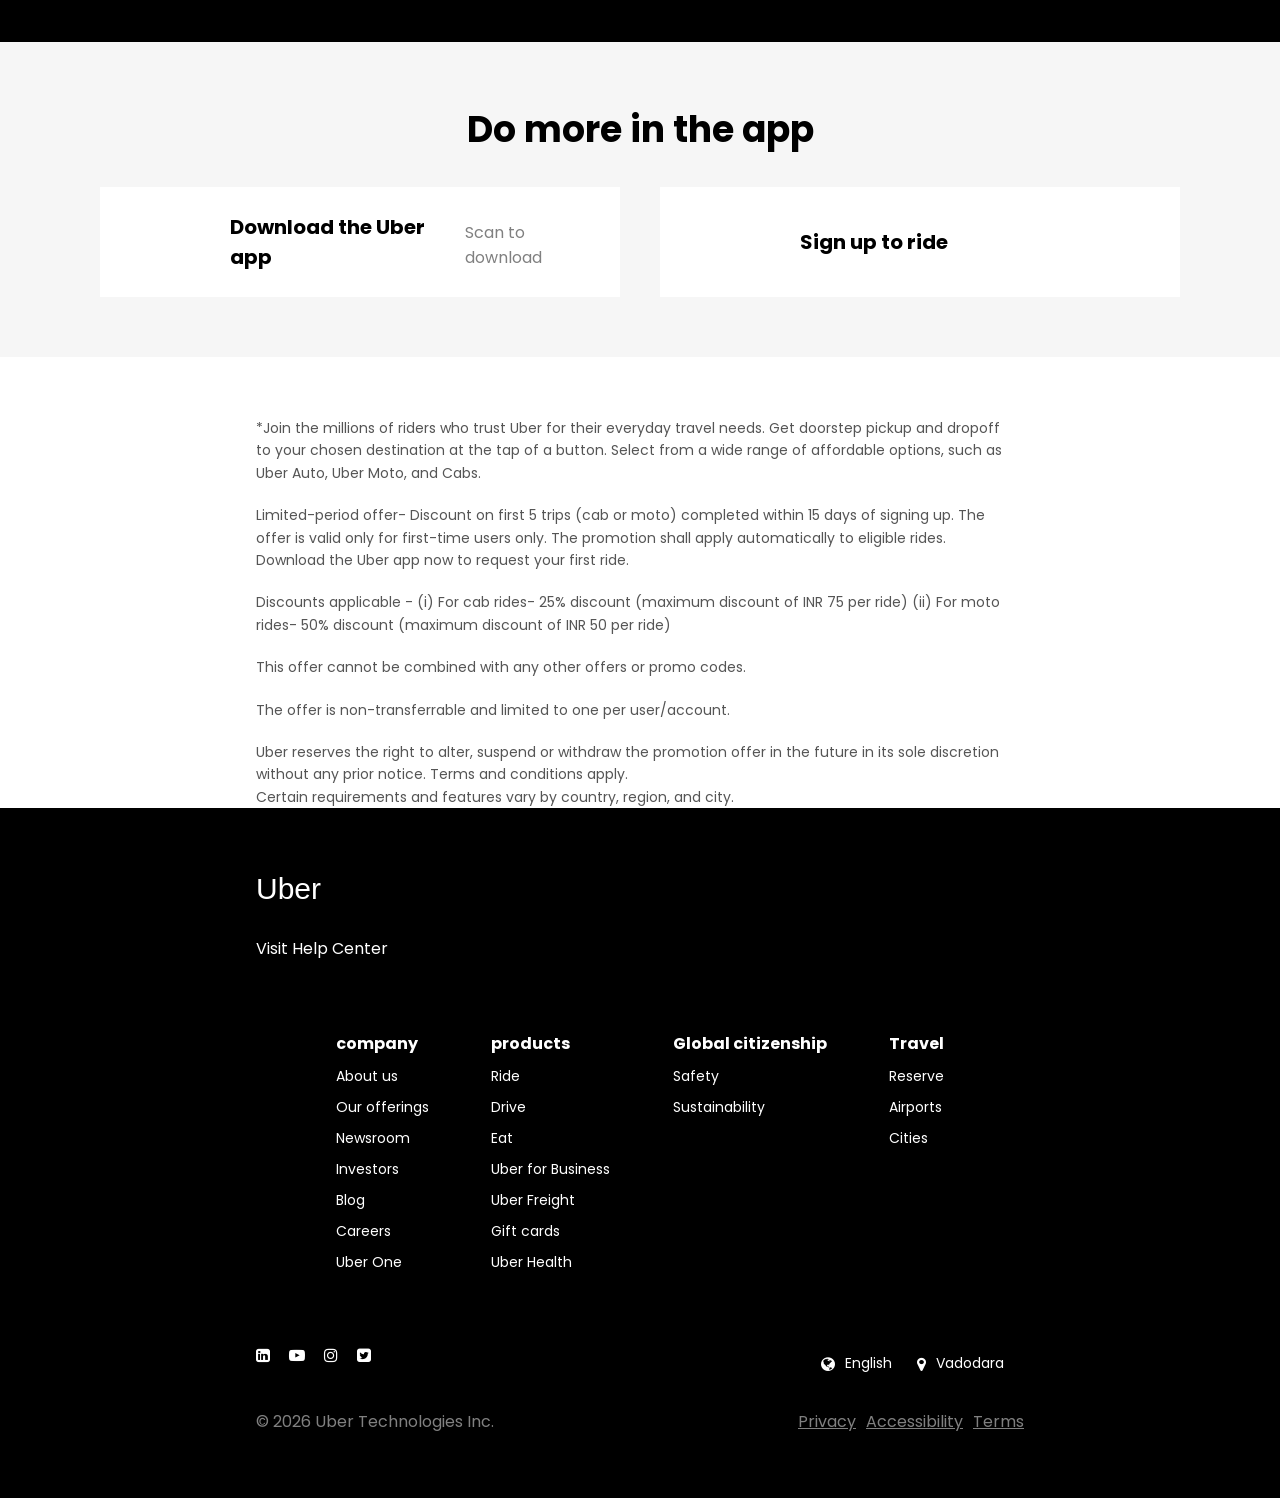
==== commit c31fe60f: "fixed padding" ====
--- a/uber.html
+++ b/uber.html
@@ -88,9 +88,9 @@
         </div>
     </section>
 
-    <section id=" suga">
+    <section id="suga">
         <div id="sug-main">
-            <h1>Suggestions</h1>
+            <h1>Explore what you can do with Uber</h1>
             <div class="suga-big-box">
                 <div class="suga-box">
                     <div>
@@ -282,19 +282,19 @@
             The offer is non-transferrable and limited to one per user/account.
         </p>
 
-        <p style="margin-bottom:20px;">
+        <p style="margin-bottom:0px;">
             Uber reserves the right to alter, suspend or withdraw the promotion offer in the future in its sole
             discretion without any prior notice. Terms and conditions apply.
         </p>
 
-        <p style="margin-bottom:0;">
+        <p style="margin-bottom:20;">
             Certain requirements and features vary by country, region, and city.
         </p>
     </div>
     <footer id="footer-uber">
         <div id="footer-main">
             <div id="footer-1">
-                <h4>Uber</h4>
+                <h4 style="font-size: 30px; font-weight: 200;">Uber</h4>
                 <p>Visit Help Center</p>
             </div>
             <div id="footer-2">
--- a/uber.css
+++ b/uber.css
@@ -10,6 +10,8 @@
     width: 100vW;
     height: 60px;
     display: flex;
+    padding-left: 12%;
+    padding-right: 13%;
     justify-content: space-between;
     align-items: center;
     position: sticky;
@@ -53,6 +55,8 @@
 nav{
   display: flex;
   justify-content: space-between;
+  padding-left: 12%;
+  padding-right: 13%;
  align-items: center;
  width: 100vw;
  height: 60px;
@@ -97,6 +101,7 @@
 }
 #left-hero{
   display: flex;
+  padding-left: 9%;
   flex-direction: column;
   gap: 20px;
 }
@@ -184,14 +189,14 @@
     width: 90%;
     margin: auto;
     display: flex;
+    padding-left: 15%;  
     flex-direction: column;
     gap: 40px;
 }
 .suga-big-box{
     display: flex;
     flex-wrap:wrap;
-    gap: 50px;
-    padding-left: 10%;
+    gap: 10px;
 }
 
 .suga-box{
@@ -219,11 +224,14 @@
 
 #pay{
   padding-top: 30px;
+  padding-left: 16%;
 }
 #pay-main {
-  width: 75%;
+  width: 100%;
   margin: auto;
-  padding: 20px;
+  padding-top: 20px;
+  padding-left: 5%;
+  padding-right: 23%;
   gap: 40px;
   display: flex;
   flex-direction: row;
@@ -242,7 +250,7 @@
   background-color: #9DCDD6;
   background-image: url("https://tb-static.uber.com/prod/udam-assets/5152cc71-a5b0-4fbd-aeb8-bee896efcd48.png");
   background-repeat: no-repeat;
-  background-size: 293px;
+  background-size: 325px;
   background-position: right;
   border-radius: 8px;
   padding: 25px;
@@ -468,7 +476,9 @@
 
 #lastparegraph{
   margin-top:60px;
-  padding:40px 200px;
+  /* padding:40px 200px; */
+  padding-left: 20%;
+  padding-right: 21%;
   font-size:14px;
   line-height:1.6;
   color:#555;
@@ -480,8 +490,9 @@
 }
 
 #footer-main{
-  padding-left: 11%;
+  padding-left: 20%;
   padding-top: 5%;
+  padding-bottom: 5%;
   padding-right: 20%;
 }
 #footer-1{
@@ -611,7 +622,7 @@
 
   #Hero-section{
     flex-direction: column;
-    gap: 40px;
+    gap: 0px;
     padding: 40px 20px;
   }
 
